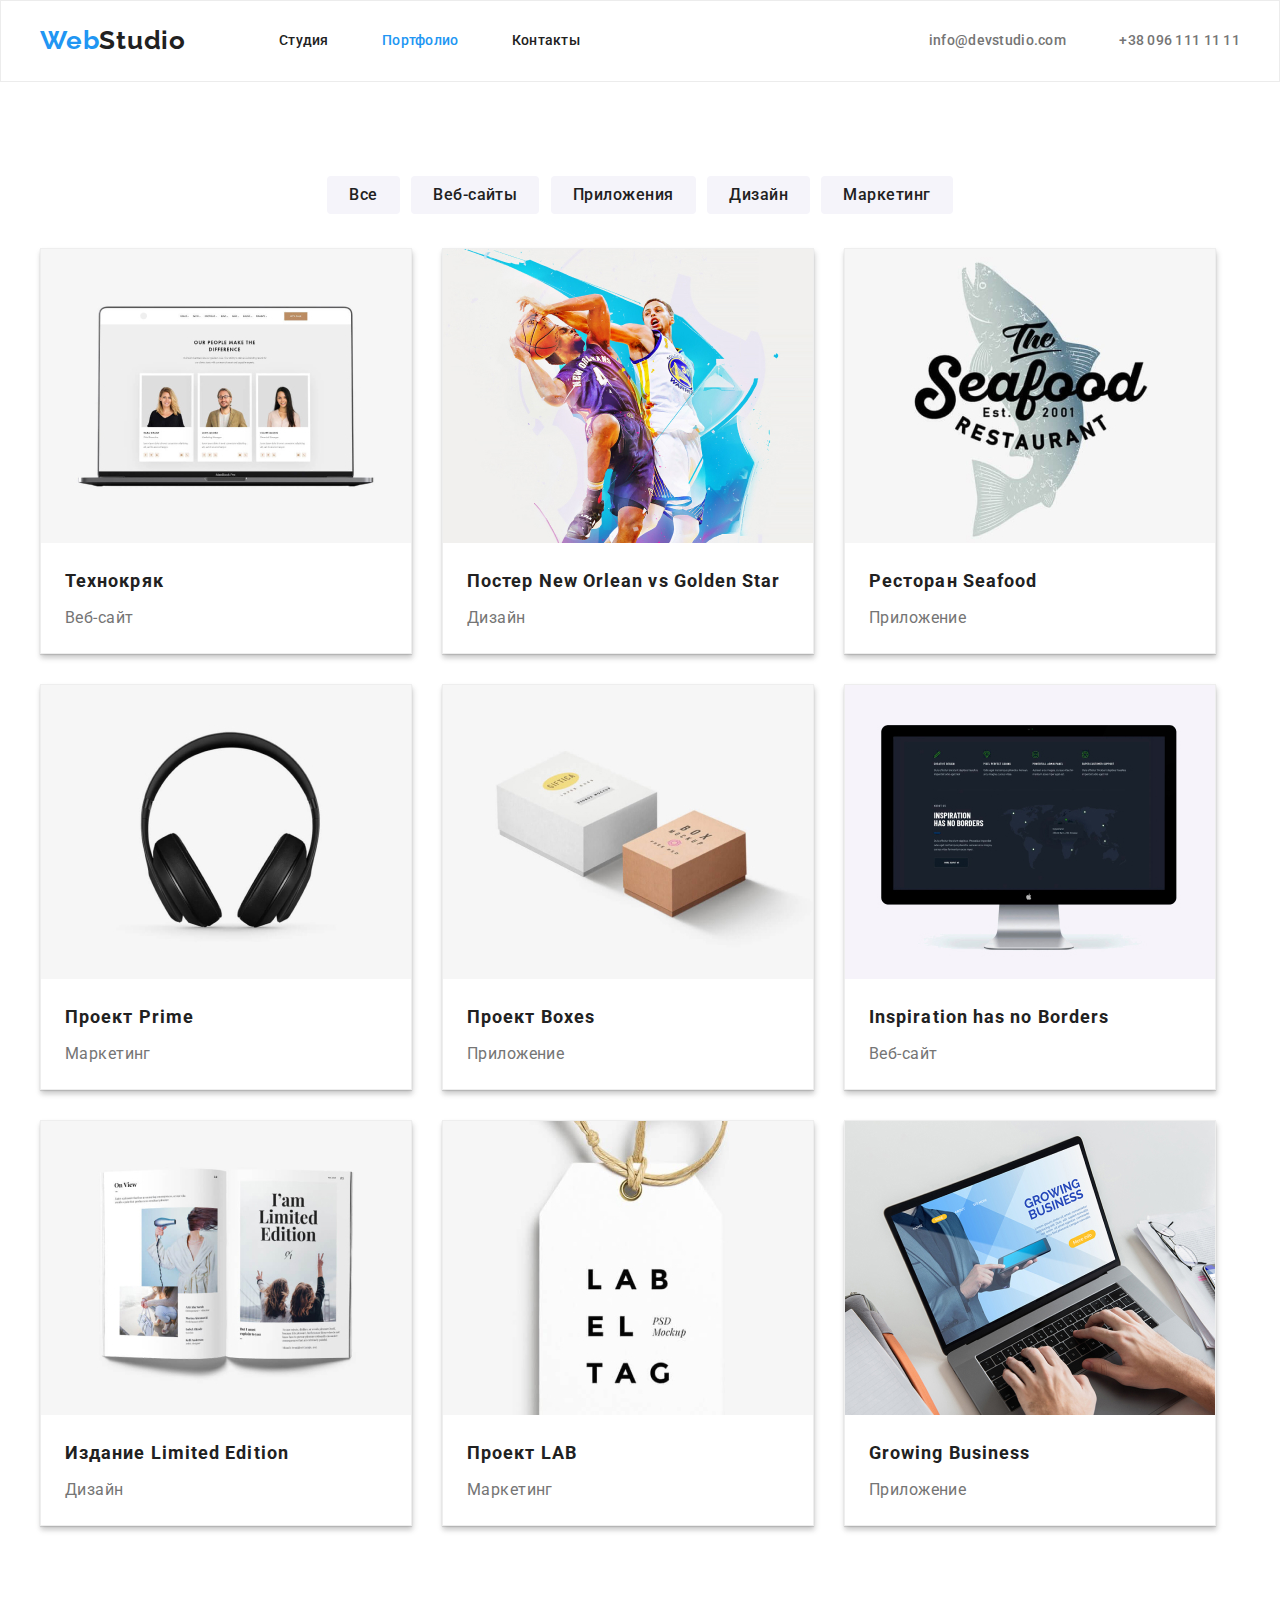
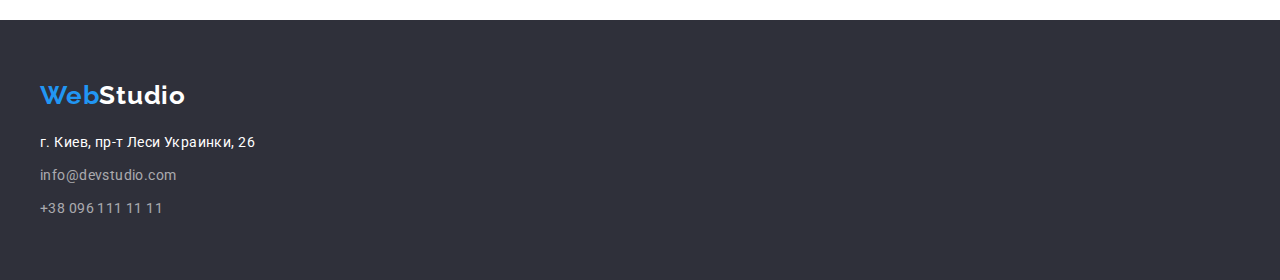
==== portfolio.html @ ef6c9e2e "lesson7" ====
<!DOCTYPE html>
<html lang="ru">
  <head>
    <meta charset="UTF-8" />
    <meta name="viewport" content="width=device-width, initial-scale=1.0" />
    <title>WebStudio</title>
    <!-- ПОДКЛЮЧЕНИЕ СТИЛЕЙ -->
    <link rel="preconnect" href="https://fonts.gstatic.com" />
    <link
      href="https://fonts.googleapis.com/css2?family=Raleway:wght@700&family=Roboto:wght@400;500;700;900&display=swap"
      rel="stylesheet"
    />
    <link rel="stylesheet" href="./css/modern-normalize.css" />
    <link rel="stylesheet" href="./css/style.css" />
    <link rel="stylesheet" href="./portfolio.html" />
  </head>

  <body class="full-document">
    <!--Шапка сайта-->
    <header class="page-header">
      <div class="container main-nav">
        <a href="./index.html" class="logo"
          >Web<span class="logo-text">Studio</span>
        </a>
        <nav>
          <ul class="site-nav list">
            <li class="item">
              <a href="./index.html" class="link">Студия</a>
            </li>
            <li class="item">
              <a href="./portfolio.html" class="link current">Портфолио</a>
            </li>
            <li class="item">
              <a href="#" class="link">Контакты</a>
            </li>
          </ul>
        </nav>
        <address class="address-nav">
          <ul class="auth-nav list">
            <li class="item">
              <a href="mailto:info@devstudio.com" class="link"
                >info@devstudio.com</a
              >
            </li>
            <li class="item">
              <a href="tel:+380961111111" class="link">+38 096 111 11 11</a>
            </li>
          </ul>
        </address>
      </div>
    </header>
    <main>
      <section class="section-filters">
        <div class="container filter">
          <!-- <h1>Portfolio</h1> -->
          <ul class="filters-list list">
            <li class="item">
              <button type="button" class="button-filter">Все</button>
            </li>
            <li class="item">
              <button type="button" class="button-filter">Веб-сайты</button>
            </li>
            <li class="item">
              <button type="button" class="button-filter">Приложения</button>
            </li>
            <li class="item">
              <button type="button" class="button-filter">Дизайн</button>
            </li>
            <li class="item">
              <button type="button" class="button-filter">Маркетинг</button>
            </li>
          </ul>
          <!-- Проекты -->
          <ul class="project-list list">
            <li class="item">
              <a href="#"
                ><img src="./images/portfolio1.jpg" alt="Фото Технокряк" />
                <div class="project-title">
                  <h2 class="project-name">Технокряк</h2>
                  <p>Веб-сайт</p>
                </div>
              </a>
            </li>
            <li class="item">
              <a href="#"
                ><img
                  src="./images/portfolio2.jpg"
                  alt="Фото Постер New Orlean vs Golden Star"
                />
                <div class="project-title">
                  <h2 class="project-name">Постер New Orlean vs Golden Star</h2>
                  <p>Дизайн</p>
                </div>
              </a>
            </li>
            <li class="item">
              <a href="#"
                ><img
                  src="./images/portfolio3.jpg"
                  alt="Фото Ресторан Seafood"
                />
                <div class="project-title">
                  <h2 class="project-name">Ресторан Seafood</h2>
                  <p>Приложение</p>
                </div>
              </a>
            </li>
            <li class="item">
              <a href="#"
                ><img src="./images/portfolio4.jpg" alt="Фото Проект Prime" />
                <div class="project-title">
                  <h2 class="project-name">Проект Prime</h2>
                  <p>Маркетинг</p>
                </div>
              </a>
            </li>
            <li class="item">
              <a href="#"
                ><img src="./images/portfolio5.jpg" alt="Фото Проект Boxes" />
                <div class="project-title">
                  <h2 class="project-name">Проект Boxes</h2>
                  <p>Приложение</p>
                </div>
              </a>
            </li>
            <li class="item">
              <a href="#"
                ><img
                  src="./images/portfolio6.jpg"
                  alt="Фото Inspiration has no Borders"
                />
                <div class="project-title">
                  <h2 class="project-name">Inspiration has no Borders</h2>
                  <p>Веб-сайт</p>
                </div>
              </a>
            </li>
            <li class="item">
              <a href="#"
                ><img
                  src="./images/portfolio7.jpg"
                  alt="Фото Издание Limited Edition"
                />
                <div class="project-title">
                  <h2 class="project-name">Издание Limited Edition</h2>
                  <p>Дизайн</p>
                </div>
              </a>
            </li>
            <li class="item">
              <a href="#"
                ><img src="./images/portfolio8.jpg" alt="Фото Проект LAB" />
                <div class="project-title">
                  <h2 class="project-name">Проект LAB</h2>
                  <p>Маркетинг</p>
                </div>
              </a>
            </li>
            <li class="item">
              <a href="#"
                ><img
                  src="./images/portfolio9.jpg"
                  alt="Фото Growing Business"
                />
                <div class="project-title">
                  <h2 class="project-name">Growing Business</h2>
                  <p>Приложение</p>
                </div>
              </a>
            </li>
          </ul>
        </div>
      </section>
    </main>
    <!-- Контакти -->
    <footer class="section-footers">
      <div class="container footers">
        <a href="./index.html" class="footer-logo">
          Web<span class="text-logo-footer">Studio</span></a
        >
        <address>
          <ul class="contacts-list list">
            <li class="item">
              <span class="maps">г. Киев, пр-т Леси Украинки, 26</span>
            </li>
            <li class="item">
              <a href="mailto:info@devstudio.com">info@devstudio.com</a>
            </li>
            <li class="item">
              <a href="tel:+380961111111">+38 096 111 11 11</a>
            </li>
          </ul>
        </address>
      </div>
    </footer>
  </body>
</html>
---- css/style.css ----
:root {
  --primary-text-color: #212121;
  --title-text-color: #757575;
  --white-button-color: #ffffff;
  --accent-button-color: #2196f3;
  --primary-white-color: #ffffff;
  --secondary-white-color: #f5f4fa;
  --black-bgc: #2f303a;
  --contacts-list-color: rgba(255, 255, 255, 0.6);
  --border-header-color: #ececec;
}
.full-document {
  color: var(--title-text-color);
  font-family: "Roboto", sans-serif;
  font-style: normal;
  font-size: 14px;
  line-height: 1.71;
  letter-spacing: 0.03em;
  background-color: var(--primary-white-color);
  text-decoration: none;
}
/* Утилиты */
*,
*::before,
*::after {
  box-sizing: inherit;
}
.list {
  margin: 0px;
  padding: 0px;
}
li {
  list-style: none;
  display: inline-block;
}
a {
  text-decoration: none;
  font-style: normal;
}
img {
  display: block;
}
.container {
  width: 1200px;
  padding-right: 15px;
  padding-left: 15px;
  margin-right: auto;
  margin-left: auto;
}
/* Header */
.page-header {
  font-weight: 500;
  line-height: 1.14;
  letter-spacing: 0.02em;
  background-color: var(--white-button-color);
  border: 1px solid var(--border-header-color);
}
.main-nav {
  display: flex;
  align-items: center;
}
/* Site-nav */
.logo {
  color: var(--accent-button-color);
  font-family: "Raleway", sans-serif;
  font-weight: 700;
  font-size: 26px;
  line-height: 1.19;
  letter-spacing: 0.03em;
  display: block;
  padding-top: 24px;
  padding-bottom: 25px;
}
.logo-text {
  color: var(--primary-text-color);
}
.nav-title {
  display: flex;
}
.site-nav {
  margin-left: 93px;
}
.site-nav .current {
  color: var(--accent-button-color);
}
.site-nav .item:not(:last-child) {
  margin-right: 50px;
}
.site-nav .link {
  display: block;
  padding-top: 32px;
  padding-bottom: 32px;
}
.site-nav a {
  color: var(--primary-text-color);
}
.address-nav {
  margin-left: auto;
}
.address-nav .link {
  display: block;
  padding-top: 32px;
  padding-bottom: 32px;
}
.address-nav a {
  color: var(--title-text-color);
}
.auth-nav .item + .item {
  margin-left: 50px;
}
.site-nav a:hover,
.address-nav a:hover,
.site-nav a:focus,
.address-nav a:hover {
  color: var(--accent-button-color);
}
/* Hero*/
.section-hero {
  background: var(--black-bgc);
  flex-direction: column;
  text-align: center;
  align-items: center;
  padding-top: 200px;
  padding-bottom: 200px;
}
.hero-title {
  color: var(--white-button-color);
  font-weight: 900;
  font-size: 44px;
  line-height: 1.36;
  letter-spacing: 0.06em;
  text-transform: uppercase;
  margin-top: 0px;
  margin-bottom: 30px;
}

/* Button*/
.hero .button {
  color: var(--white-button-color);
  background-color: var(--accent-button-color);
  font-weight: 700;
  font-size: 16px;
  line-height: 1.87;
  box-shadow: 0px 4px 4px rgba(0, 0, 0, 0.15);
  border-radius: 4px;
  border: none;
  letter-spacing: 0.06em;
  padding: 10px 32px;
}
/* Feature */
.section-feature {
  justify-content: center;
  padding-top: 94px;
  padding-bottom: 94px;
}
.feature-list {
  display: flex;
}
.feature-list .item {
  width: 270px;
}
.feature-list .item:not(:last-child) {
  margin-right: 30px;
}
.feature-title {
  color: var(--primary-text-color);
  font-size: 14px;
  line-height: 1.14;
  text-transform: uppercase;
  margin: 0 auto;
  margin-bottom: 10px;
}
.text-feature {
  font-weight: 400;
  margin: 0 auto;
}
/* Sample */
.section-sample {
  flex-direction: column;
  padding-bottom: 94px;
}
.sample-title {
  color: var(--primary-text-color);
  font-size: 36px;
  line-height: 1.17;
  text-align: center;
  margin-top: 0px;
  margin-bottom: 50px;
}
.sample-list {
  display: flex;
}
.sample-list .item:not(:last-child) {
  margin-right: 30px;
}
/* Workers */
.section-workers {
  padding-top: 94px;
  padding-bottom: 94px;
  flex-direction: column;
  background-color: var(--secondary-white-color);
}
.workers-title {
  color: var(--primary-text-color);
  font-size: 36px;
  line-height: 1.17;
  text-align: center;
  margin-top: 0px;
  margin-bottom: 50px;
}
.workers-list {
  display: flex;
}
.workers-list .item {
  width: 270px;
  text-align: center;
  box-shadow: 0px 1px 3px rgba(0, 0, 0, 0.12), 0px 1px 1px rgba(0, 0, 0, 0.14),
    0px 2px 1px rgba(0, 0, 0, 0.2);
  border-radius: 0px 0px 4px 4px;
}
.workers-list .item:not(:last-child) {
  margin-right: 30px;
}
.name-workers {
  color: var(--primary-text-color);
  font-weight: 500;
  font-size: 16px;
  line-height: 1.19;
  text-align: center;
  margin-top: 0px;
  margin-bottom: 10px;
}
.workers p {
  font-size: 16px;
  line-height: 1.19;
  font-weight: 400;
  text-align: center;
  margin: 0 auto;
}
.description-worker {
  padding-top: 30px;
  padding-right: 10px;
  padding-bottom: 30px;
  padding-left: 10px;
  background-color: var(--primary-white-color);
}
/* Футер */
.section-footers {
  background-color: var(--black-bgc);
  flex-direction: column;
  padding-top: 60px;
  padding-bottom: 60px;
}
.footer-logo {
  color: var(--accent-button-color);
  font-family: "Raleway", sans-serif;
  font-weight: 700;
  font-size: 26px;
  line-height: 1.17;
  letter-spacing: 0.03em;
  display: block;
  margin-bottom: 20px;
}
.text-logo-footer {
  color: var(--white-button-color);
}
.contacts-list {
  display: flex;
  flex-direction: column;
}
.contacts-list .item {
  font-weight: 400;
  font-style: normal;
}
.contacts-list .maps {
  color: var(--white-button-color);
}
.contacts-list a {
  color: var(--contacts-list-color);
}
.contacts-list .item:not(:last-child) {
  margin-bottom: 9px;
}
/*project Portfolio*/
.section-filters {
  flex-direction: column;
  padding-top: 94px;
  padding-bottom: 94px;
}
.filters-list {
  text-align: center;
  margin-bottom: 34px;
}
.filters-list .item:not(:last-child) {
  margin-right: 8px;
}
/* Button Portfolio*/
.button-filter {
  font-family: "Roboto", sans-serif;
  font-size: 16px;
  line-height: 1.63;
  font-weight: 500;
  background-color: var(--secondary-white-color);
  color: var(--primary-text-color);
  border-color: transparent;
  border: none;
  letter-spacing: 0.03em;
  border-radius: 4px;
  padding: 6px 22px;
  text-align: center;
}
.button-filter:hover,
.button-filter:focus {
  background-color: var(--accent-button-color);
  color: var(--white-button-color);
  box-shadow: 0px 3px 1px rgba(0, 0, 0, 0.1), 0px 1px 2px rgba(0, 0, 0, 0.08),
    0px 2px 2px rgba(0, 0, 0, 0.12);
}
.project-list {
  display: flex;
  flex-wrap: wrap;
}
.project-list .item {
  background-color: var(--white-button-color);
  border: 1px solid #eeeeee;
  /* width: calc((100% - 60px) / 3); */
  margin-right: 30px;
  margin-bottom: 30px;
  width: 370px;
  box-shadow: 0px 1px 1px rgba(0, 0, 0, 0.12), 0px 4px 4px rgba(0, 0, 0, 0.06),
    1px 4px 6px rgba(0, 0, 0, 0.16);
}
.project-list .item:nth-child(3n) {
  margin-right: 0px;
}
.project-list .item:nth-last-child(-n + 3) {
  margin-bottom: 0px;
}
.project-title {
  padding: 20px 24px;
}
.project-name {
  color: var(--primary-text-color);
  font-size: 18px;
  line-height: 2;
  letter-spacing: 0.06em;
  margin-top: 0px;
  margin-bottom: 4px;
}
.project-list p {
  color: var(--title-text-color);
  font-size: 16px;
  line-height: 1.88;
  font-weight: 400;
  margin: 0px auto;
}

/* Черновик */

/* .section-hero {
  width: 100%;
  background: var(--black-bgc);
  background-image: url(./images/ОльгаРепина.jpg);
  background-repeat: no-repeat;
  background-size: cover;

  background-image: linear-gradient(top, rgba(222, 245, 34, 06));
  background-image: radial-gradient(black 20%, red 40%, blue 60%);
} */
/* .site-nav a::after {
  display: block;
  content: "";
  width: inherit;
  height: 3px;
  background: lawngreen;
} */

/* .site-nav a:hover::after {
  display: block;
  content: "";
  width: inherit;
  height: 3px;
  background: lawngreen;
} */
/* .auth-nav .link::before {
  content: "";
  display: inline-block;
  width: 16px;
  height: 12px;
  background: var(--accent-button-color);
  background-image: url(./images/envelope.svg);
} */
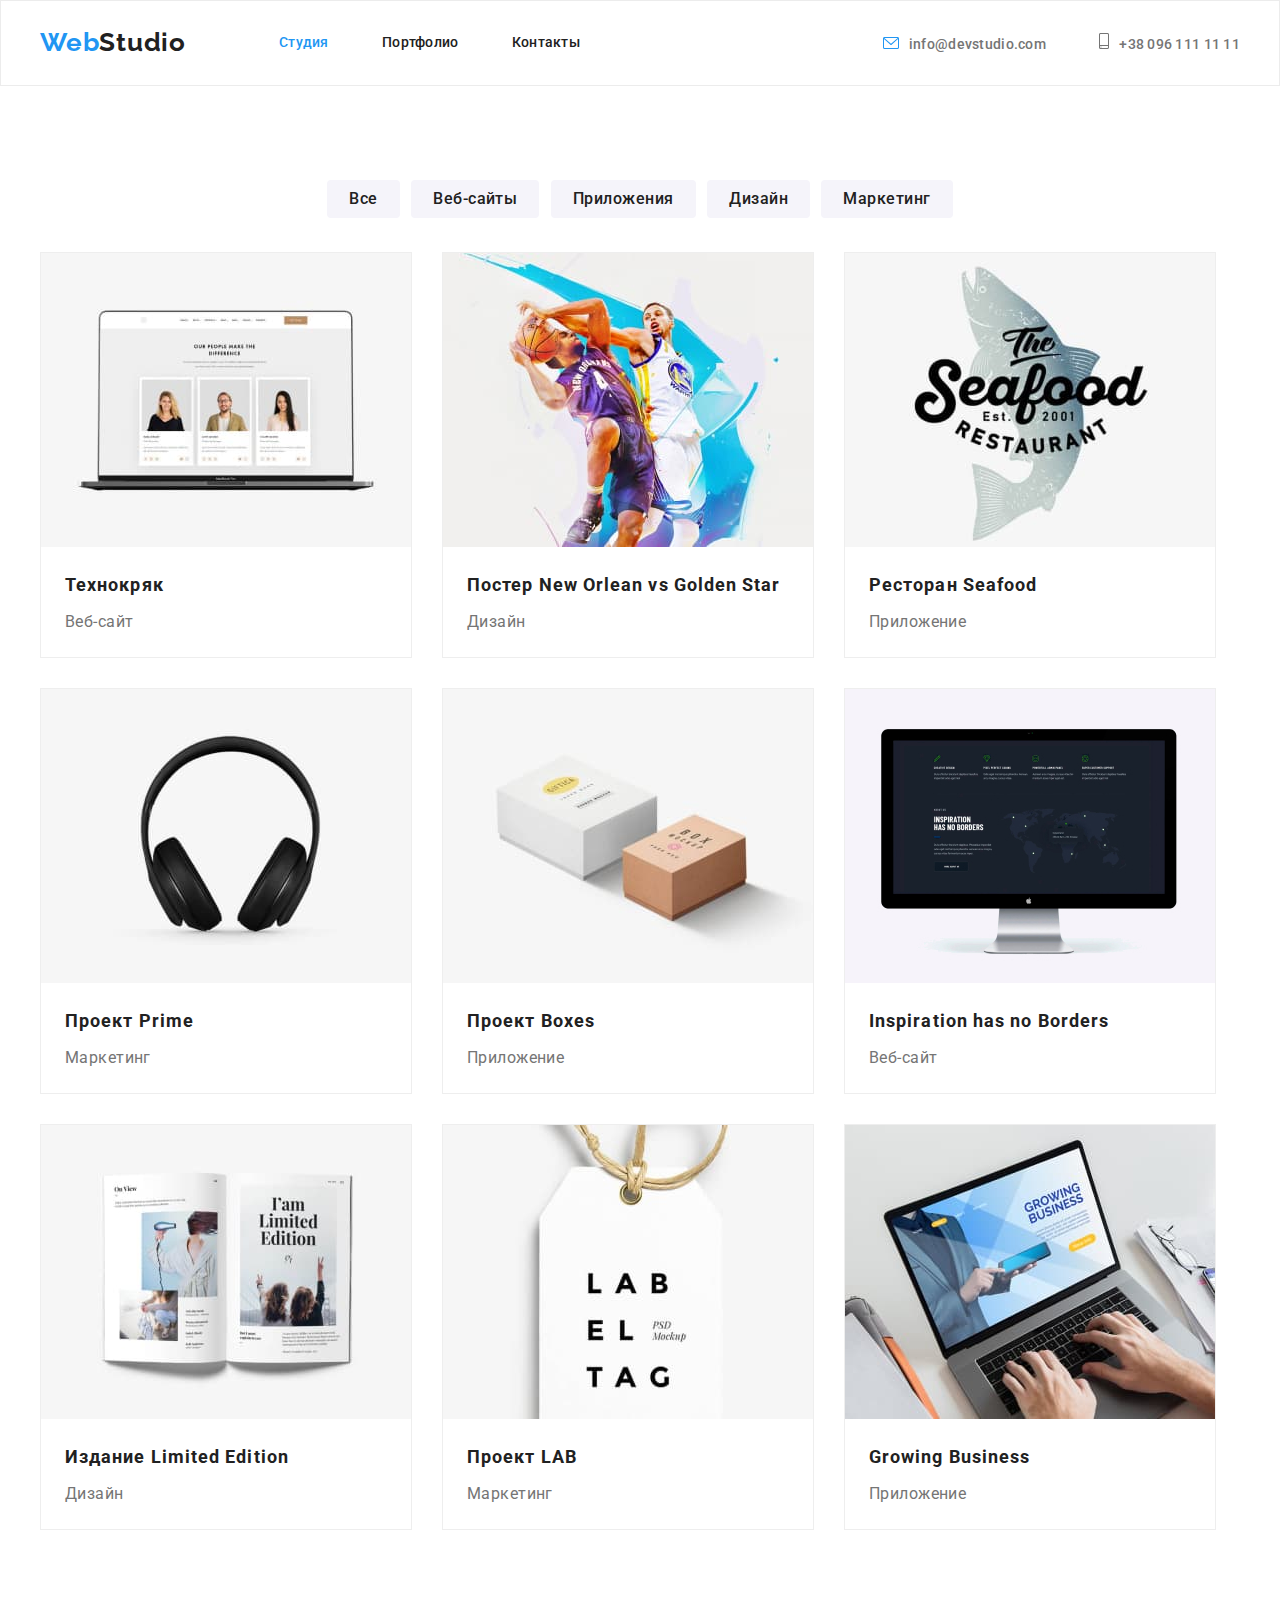
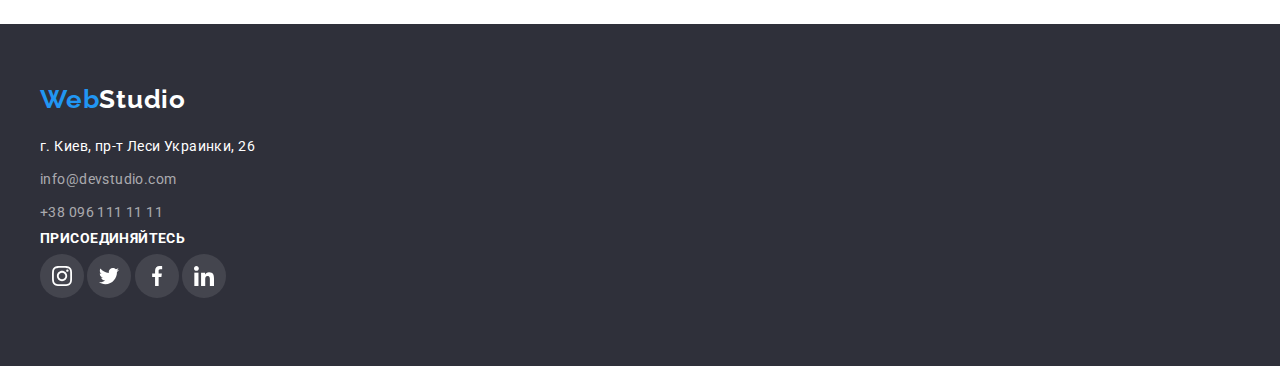
==== commit 4f9b83e9: "add icon" ====
--- a/portfolio.html
+++ b/portfolio.html
@@ -19,16 +19,28 @@
     <!--Шапка сайта-->
     <header class="page-header">
       <div class="container main-nav">
-        <a href="./index.html" class="logo"
-          >Web<span class="logo-text">Studio</span>
-        </a>
-        <nav>
+        <nav class="nav-title">
+          <a href="./index.html" class="logo"
+            >Web<span class="logo-text">Studio</span>
+          </a>
           <ul class="site-nav list">
             <li class="item">
-              <a href="./index.html" class="link">Студия</a>
-            </li>
-            <li class="item">
-              <a href="./portfolio.html" class="link current">Портфолио</a>
+              <a
+                href="./index.html"
+                class="link current"
+                target="_blank"
+                rel="noreferrer noopener"
+                >Студия</a
+              >
+            </li>
+            <li class="item">
+              <a
+                href="./portfolio.html"
+                class="link"
+                target="_blank"
+                rel="noreferrer noopener"
+                >Портфолио</a
+              >
             </li>
             <li class="item">
               <a href="#" class="link">Контакты</a>
@@ -38,12 +50,12 @@
         <address class="address-nav">
           <ul class="auth-nav list">
             <li class="item">
-              <a href="mailto:info@devstudio.com" class="link"
+              <a href="mailto:info@devstudio.com" class="link mailto"
                 >info@devstudio.com</a
               >
             </li>
             <li class="item">
-              <a href="tel:+380961111111" class="link">+38 096 111 11 11</a>
+              <a href="tel:+380961111111" class="link tel">+38 096 111 11 11</a>
             </li>
           </ul>
         </address>
@@ -191,6 +203,15 @@
             </li>
           </ul>
         </address>
+        <div class="sign">
+          <h3 class="sign-title">ПРИСОЕДИНЯЙТЕСЬ</h3>
+          <ul class="icon-list list">
+            <li class="item instagram"></li>
+            <li class="item twitter"></li>
+            <li class="item facebook"></li>
+            <li class="item linkedin"></li>
+          </ul>
+        </div>
       </div>
     </footer>
   </body>
--- a/css/style.css
+++ b/css/style.css
@@ -114,14 +114,42 @@
 .address-nav a:hover {
   color: var(--accent-button-color);
 }
+.auth-nav .mailto::before {
+  content: "";
+  display: inline-block;
+  width: 16px;
+  height: 12px;
+  margin-right: 10px;
+  background-image: url(../images/envelope.svg);
+  background-size: contain;
+  background-position: center;
+}
+.auth-nav .tel::before {
+  content: "";
+  display: inline-block;
+  width: 10px;
+  height: 16px;
+  margin-right: 10px;
+  background-image: url(../images/smartphone.svg);
+  background-size: contain;
+}
 /* Hero*/
 .section-hero {
-  background: var(--black-bgc);
-  flex-direction: column;
-  text-align: center;
-  align-items: center;
   padding-top: 200px;
   padding-bottom: 200px;
+  flex-direction: column;
+  text-align: center;
+  align-items: center;
+}
+.overlay {
+  width: 100%;
+  margin-left: auto;
+  margin-right: auto;
+  background: var(--black-bgc);
+  background-image: radial-gradient(rgba(47, 48, 58, 0.4), transparent),
+    url(../images/Hero.jpg);
+  background-repeat: no-repeat;
+  background-size: cover;
 }
 .hero-title {
   color: var(--white-button-color);
@@ -136,6 +164,7 @@
 
 /* Button*/
 .hero .button {
+  padding: 10px 32px;
   color: var(--white-button-color);
   background-color: var(--accent-button-color);
   font-weight: 700;
@@ -145,13 +174,13 @@
   border-radius: 4px;
   border: none;
   letter-spacing: 0.06em;
-  padding: 10px 32px;
+  cursor: pointer;
 }
 /* Feature */
 .section-feature {
-  justify-content: center;
   padding-top: 94px;
   padding-bottom: 94px;
+  justify-content: center;
 }
 .feature-list {
   display: flex;
@@ -161,6 +190,28 @@
 }
 .feature-list .item:not(:last-child) {
   margin-right: 30px;
+}
+.feature-list .item::before {
+  content: "";
+  display: block;
+  height: 120px;
+  background: #f5f4fa;
+  border-radius: 4px;
+  background-repeat: no-repeat;
+  background-position: center;
+  margin-bottom: 30px;
+}
+.feature-list .icon-delivery::before {
+  background-image: url(../images/antenna.svg);
+}
+.feature-list .icon-clock::before {
+  background-image: url(../images/clock.svg);
+}
+.feature-list .icon-diagram::before {
+  background-image: url(../images/diagram.svg);
+}
+.feature-list .icon-astronaut::before {
+  background-image: url(../images/astronaut.svg);
 }
 .feature-title {
   color: var(--primary-text-color);
@@ -327,6 +378,8 @@
   margin-right: 30px;
   margin-bottom: 30px;
   width: 370px;
+}
+.project-list .item:hover {
   box-shadow: 0px 1px 1px rgba(0, 0, 0, 0.12), 0px 4px 4px rgba(0, 0, 0, 0.06),
     1px 4px 6px rgba(0, 0, 0, 0.16);
 }
@@ -358,12 +411,6 @@
 /* Черновик */
 
 /* .section-hero {
-  width: 100%;
-  background: var(--black-bgc);
-  background-image: url(./images/ОльгаРепина.jpg);
-  background-repeat: no-repeat;
-  background-size: cover;
-
   background-image: linear-gradient(top, rgba(222, 245, 34, 06));
   background-image: radial-gradient(black 20%, red 40%, blue 60%);
 } */
@@ -382,11 +429,38 @@
   height: 3px;
   background: lawngreen;
 } */
-/* .auth-nav .link::before {
-  content: "";
+/* Линки в футере */
+.sign {
+  margin: 0px, auto;
+}
+.sign-title {
+  font-size: 14px;
+  line-height: 1.14px;
+  text-transform: uppercase;
+  color: var(--primary-white-color);
+}
+.icon-list .item {
   display: inline-block;
-  width: 16px;
-  height: 12px;
-  background: var(--accent-button-color);
-  background-image: url(./images/envelope.svg);
-} */
+  width: 44px;
+  height: 44px;
+  background: rgba(255, 255, 255, 0.1);
+  background-size: 20px;
+  border-radius: 50%;
+  background-repeat: no-repeat;
+  background-position: center;
+}
+.icon-list .instagram {
+  background-image: url(../images/instagram-footer.svg);
+}
+.icon-list .twitter {
+  background-image: url(../images/twitter-footer.svg);
+}
+.icon-list .facebook {
+  background-image: url(../images/facebook-footer.svg);
+}
+.icon-list .linkedin {
+  background-image: url(../images/linkedin-footer.svg);
+}
+.icon-list .item:hover {
+  background-color: var(--accent-button-color);
+}
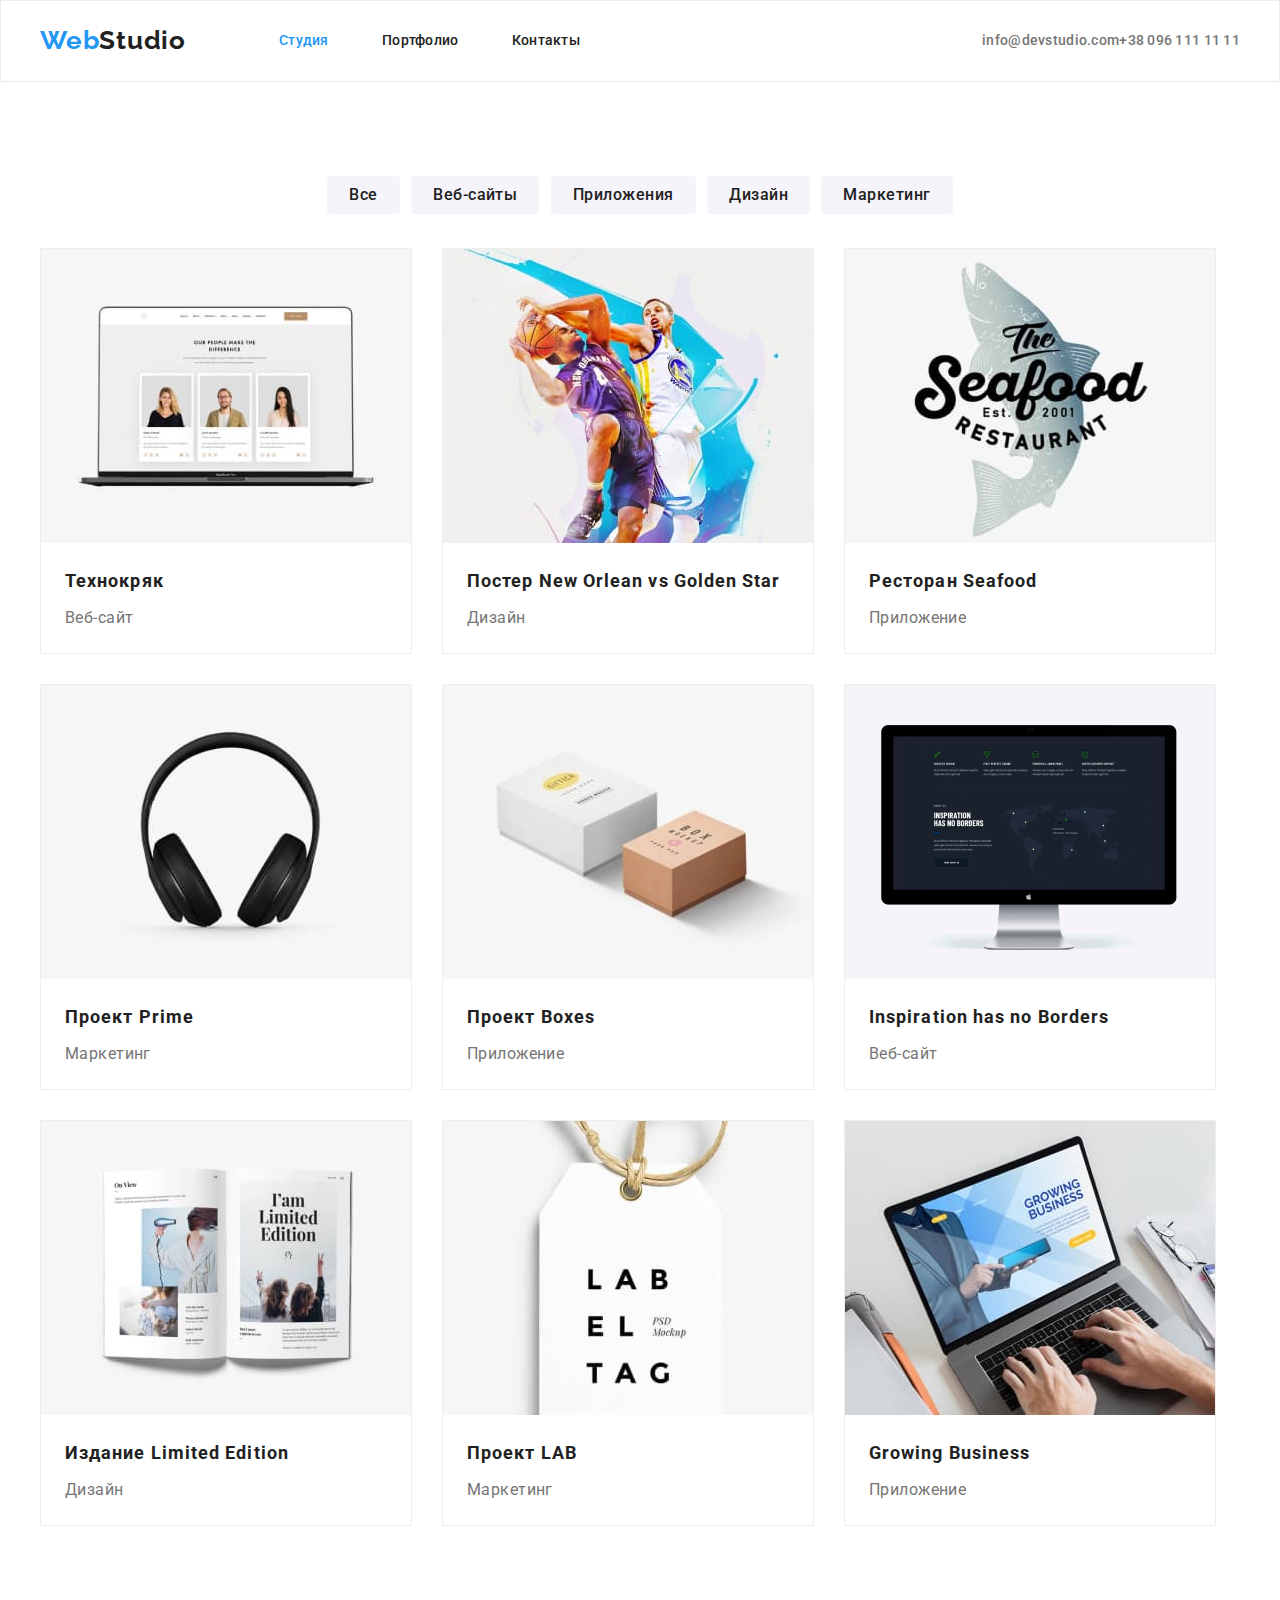
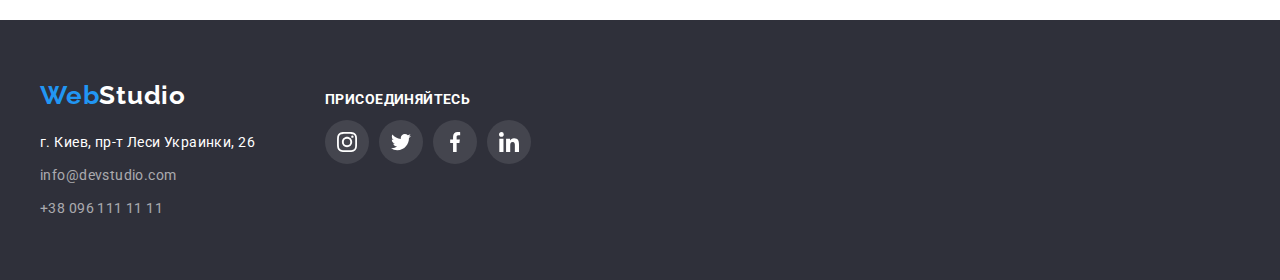
==== commit 24153ed1: "sprite1" ====
--- a/portfolio.html
+++ b/portfolio.html
@@ -187,29 +187,55 @@
     <!-- Контакти -->
     <footer class="section-footers">
       <div class="container footers">
-        <a href="./index.html" class="footer-logo">
-          Web<span class="text-logo-footer">Studio</span></a
-        >
-        <address>
-          <ul class="contacts-list list">
-            <li class="item">
-              <span class="maps">г. Киев, пр-т Леси Украинки, 26</span>
-            </li>
-            <li class="item">
-              <a href="mailto:info@devstudio.com">info@devstudio.com</a>
-            </li>
-            <li class="item">
-              <a href="tel:+380961111111">+38 096 111 11 11</a>
-            </li>
-          </ul>
-        </address>
+        <div class="adress">
+          <a href="./index.html" class="footer-logo">
+            Web<span class="text-logo-footer">Studio</span></a
+          >
+          <address>
+            <ul class="contacts-list list">
+              <li class="item">
+                <span class="maps">г. Киев, пр-т Леси Украинки, 26</span>
+              </li>
+              <li class="item">
+                <a href="mailto:info@devstudio.com">info@devstudio.com</a>
+              </li>
+              <li class="item">
+                <a href="tel:+380961111111">+38 096 111 11 11</a>
+              </li>
+            </ul>
+          </address>
+        </div>
         <div class="sign">
           <h3 class="sign-title">ПРИСОЕДИНЯЙТЕСЬ</h3>
-          <ul class="icon-list list">
-            <li class="item instagram"></li>
-            <li class="item twitter"></li>
-            <li class="item facebook"></li>
-            <li class="item linkedin"></li>
+          <ul class="sign-list list">
+            <li class="item">
+              <a href="#" class="soc-icon">
+                <svg class="icon-footer">
+                  <use href="./images/sprite.svg#instagram"></use>
+                </svg>
+              </a>
+            </li>
+            <li class="item">
+              <a href="#" class="soc-icon">
+                <svg class="icon-footer">
+                  <use href="./images/sprite.svg#twitter"></use>
+                </svg>
+              </a>
+            </li>
+            <li class="item">
+              <a href="#" class="soc-icon">
+                <svg class="icon-footer">
+                  <use href="./images/sprite.svg#facebook"></use>
+                </svg>
+              </a>
+            </li>
+            <li class="item">
+              <a href="#" class="soc-icon">
+                <svg class="icon-footer">
+                  <use href="./images/sprite.svg#linkedin"></use>
+                </svg>
+              </a>
+            </li>
           </ul>
         </div>
       </div>
--- a/css/style.css
+++ b/css/style.css
@@ -105,34 +105,41 @@
 .address-nav a {
   color: var(--title-text-color);
 }
+.auth-nav {
+  display: flex;
+}
 .auth-nav .item + .item {
-  margin-left: 50px;
+  margin-left: auto;
 }
 .site-nav a:hover,
-.address-nav a:hover,
+.auth-nav .link:hover,
 .site-nav a:focus,
-.address-nav a:hover {
+.auth-nav .link:hover {
   color: var(--accent-button-color);
 }
-.auth-nav .mailto::before {
+.icon-nav::before {
+  height: 16px;
+  margin-right: 10px;
+  display: flex;
+  align-items: center;
+  justify-content: center;
+}
+/* .auth-nav .mailto::before {
   content: "";
   display: inline-block;
-  width: 16px;
-  height: 12px;
-  margin-right: 10px;
-  background-image: url(../images/envelope.svg);
+ 
+  background-image: url(../images/icons/envelope.svg);
   background-size: contain;
   background-position: center;
 }
 .auth-nav .tel::before {
   content: "";
   display: inline-block;
-  width: 10px;
-  height: 16px;
   margin-right: 10px;
-  background-image: url(../images/smartphone.svg);
+  background-image: url(../images/icons/smartphone.svg);
   background-size: contain;
-}
+  background-position: center;
+} */
 /* Hero*/
 .section-hero {
   padding-top: 200px;
@@ -146,11 +153,14 @@
   margin-left: auto;
   margin-right: auto;
   background: var(--black-bgc);
-  background-image: radial-gradient(rgba(47, 48, 58, 0.4), transparent),
-    url(../images/Hero.jpg);
+  background-image: url(../images/Hero.jpg);
   background-repeat: no-repeat;
   background-size: cover;
 }
+.overlay:hover {
+  background-image: linear-gradient (rgba(47, 48, 58, 0.4));
+}
+
 .hero-title {
   color: var(--white-button-color);
   font-weight: 900;
@@ -191,28 +201,29 @@
 .feature-list .item:not(:last-child) {
   margin-right: 30px;
 }
-.feature-list .item::before {
+.feature-list .item .clock::before {
   content: "";
   display: block;
-  height: 120px;
+  width: 270px;
   background: #f5f4fa;
   border-radius: 4px;
   background-repeat: no-repeat;
   background-position: center;
   margin-bottom: 30px;
 }
-.feature-list .icon-delivery::before {
-  background-image: url(../images/antenna.svg);
+
+/* .feature-list .icon-delivery::before {
+  background-image: url(../images/icons/antenna.svg);
 }
 .feature-list .icon-clock::before {
-  background-image: url(../images/clock.svg);
+  background-image: url(../images/icons/clock.svg);
 }
 .feature-list .icon-diagram::before {
-  background-image: url(../images/diagram.svg);
+  background-image: url(../images/icons/diagram.svg);
 }
 .feature-list .icon-astronaut::before {
-  background-image: url(../images/astronaut.svg);
-}
+  background-image: url(../images/icons/astronaut.svg);
+} */
 .feature-title {
   color: var(--primary-text-color);
   font-size: 14px;
@@ -301,6 +312,10 @@
   flex-direction: column;
   padding-top: 60px;
   padding-bottom: 60px;
+}
+.footers {
+  display: flex;
+  align-items: baseline;
 }
 .footer-logo {
   color: var(--accent-button-color);
@@ -332,6 +347,45 @@
 .contacts-list .item:not(:last-child) {
   margin-bottom: 9px;
 }
+
+.sign {
+  margin-top: 0;
+  margin-right: 0;
+  margin-left: 70px;
+  margin-bottom: 0;
+}
+.sign-title {
+  margin-top: 0;
+  margin-bottom: 20px;
+  font-size: 14px;
+  line-height: 1.14px;
+  text-transform: uppercase;
+  color: var(--primary-white-color);
+}
+.sign-list {
+  display: flex;
+}
+.soc-icon {
+  width: 44px;
+  height: 44px;
+  display: flex;
+  justify-content: center;
+  align-items: center;
+  background: rgba(255, 255, 255, 0.1);
+  border-radius: 50%;
+}
+.icon-footer {
+  width: 20px;
+  height: 20px;
+  /* fill: currentColor; */
+}
+.sign-list .item:not(:last-child) {
+  padding-right: 10px;
+}
+.soc-icon:hover,
+:focus {
+  background-color: var(--accent-button-color);
+}
 /*project Portfolio*/
 .section-filters {
   flex-direction: column;
@@ -430,37 +484,21 @@
   background: lawngreen;
 } */
 /* Линки в футере */
-.sign {
-  margin: 0px, auto;
-}
-.sign-title {
-  font-size: 14px;
-  line-height: 1.14px;
-  text-transform: uppercase;
-  color: var(--primary-white-color);
-}
-.icon-list .item {
+
+.social-list .item {
   display: inline-block;
+  background-repeat: no-repeat;
+  background-position: center;
+  margin-top: 16px;
   width: 44px;
   height: 44px;
-  background: rgba(255, 255, 255, 0.1);
+  border-radius: 50%;
+  /* content: ""; */
   background-size: 20px;
-  border-radius: 50%;
-  background-repeat: no-repeat;
-  background-position: center;
-}
-.icon-list .instagram {
-  background-image: url(../images/instagram-footer.svg);
-}
-.icon-list .twitter {
-  background-image: url(../images/twitter-footer.svg);
-}
-.icon-list .facebook {
-  background-image: url(../images/facebook-footer.svg);
-}
-.icon-list .linkedin {
-  background-image: url(../images/linkedin-footer.svg);
-}
-.icon-list .item:hover {
+}
+.social-list .item:not(:last-child) {
+  margin-right: 10px;
+}
+.social-list .item:hover {
   background-color: var(--accent-button-color);
 }
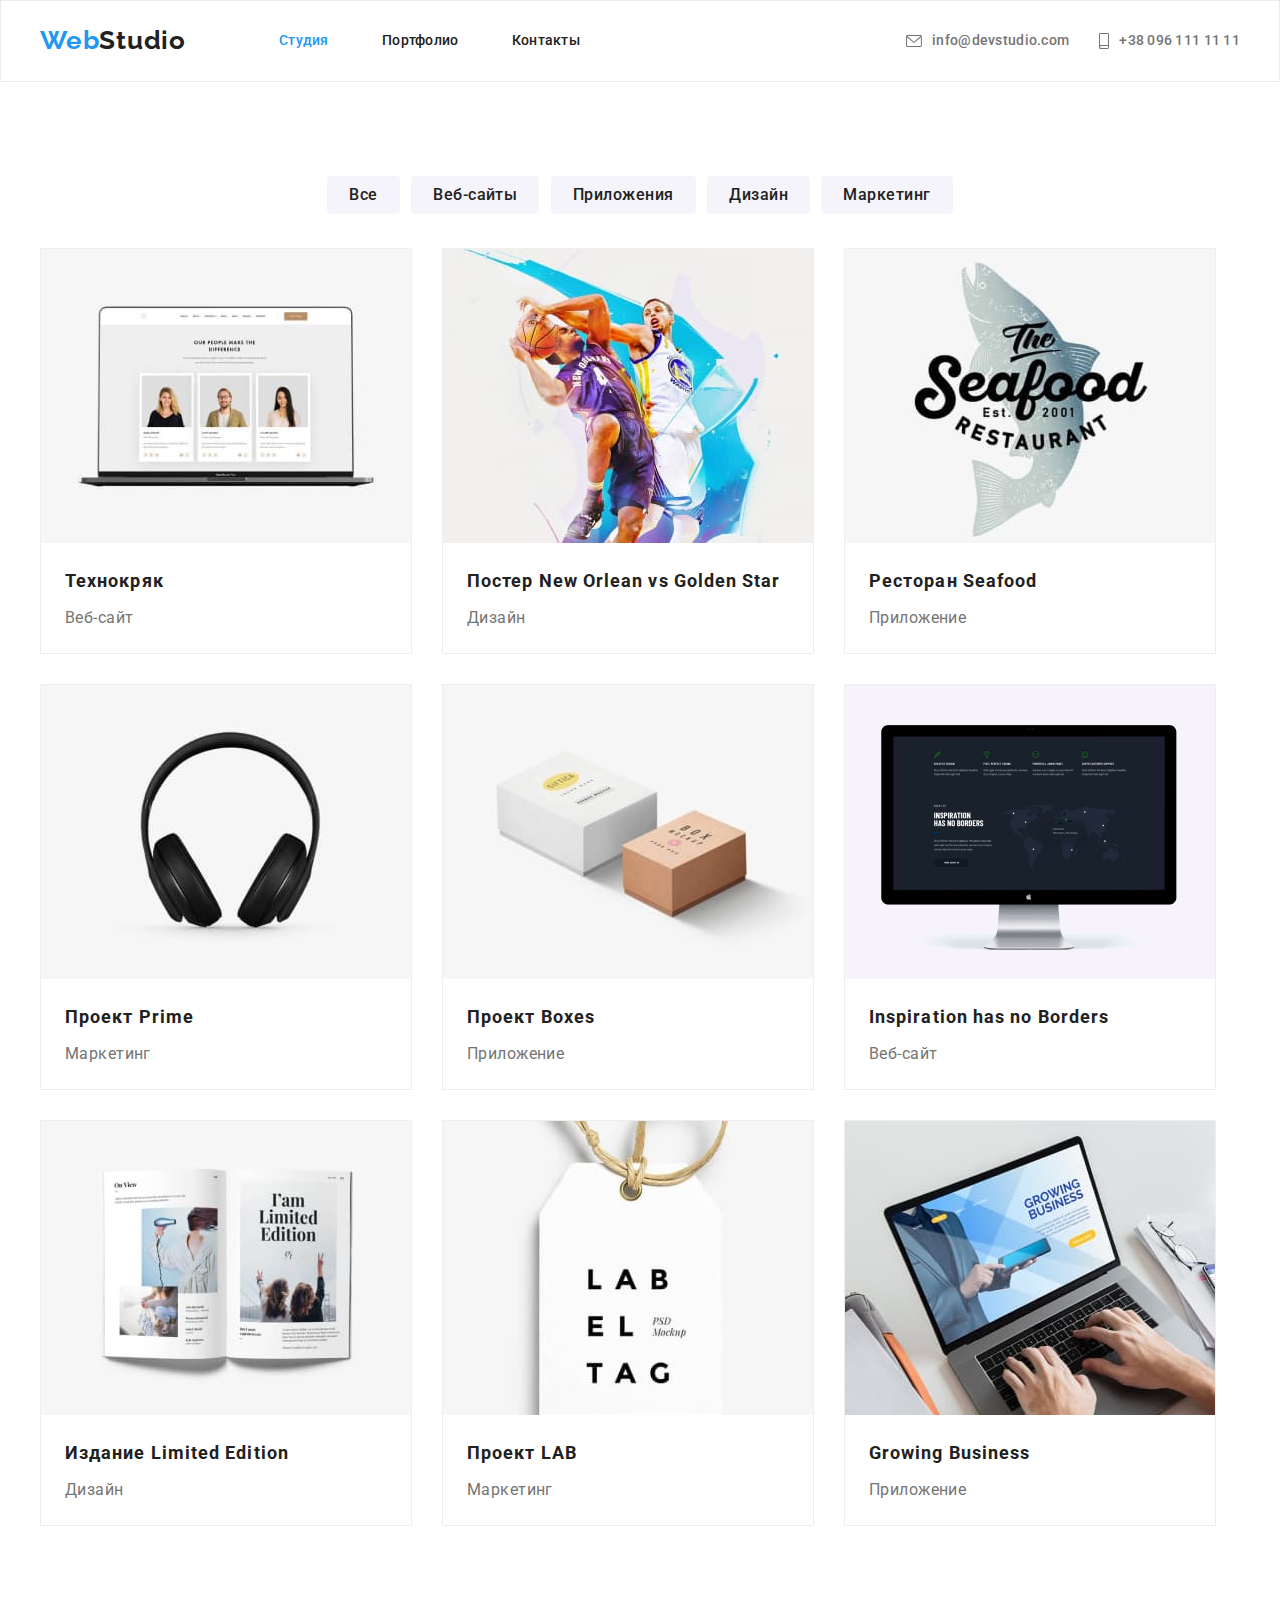
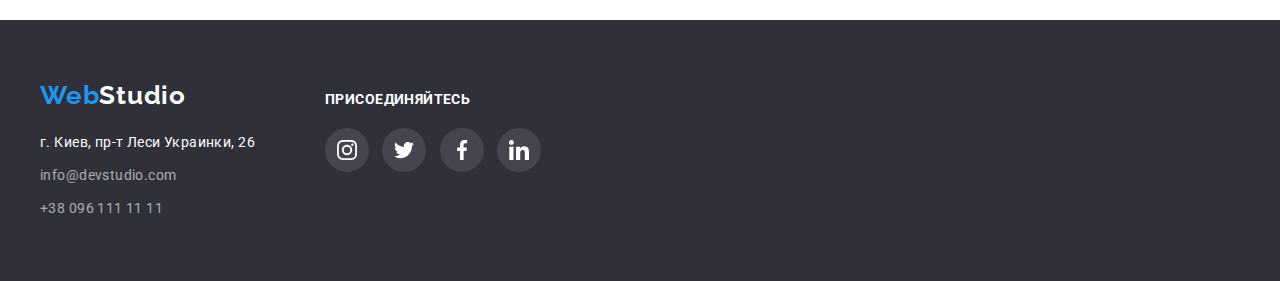
==== commit b477d2c9: "goit-markup-hw-04 Окей" ====
--- a/portfolio.html
+++ b/portfolio.html
@@ -50,12 +50,26 @@
         <address class="address-nav">
           <ul class="auth-nav list">
             <li class="item">
-              <a href="mailto:info@devstudio.com" class="link mailto"
-                >info@devstudio.com</a
-              >
-            </li>
-            <li class="item">
-              <a href="tel:+380961111111" class="link tel">+38 096 111 11 11</a>
+              <a href="mailto:info@devstudio.com" class="link">
+                <svg class="icon-nav mailto">
+                  <use
+                    href="./images/sprite.svg#envelope"
+                    width="16"
+                    height="12"
+                  ></use></svg
+                >info@devstudio.com
+              </a>
+            </li>
+            <li class="item">
+              <a href="tel:+380961111111" class="link">
+                <svg class="icon-nav tel">
+                  <use
+                    href="./images/sprite.svg#smartphone"
+                    width="10"
+                    height="16"
+                  ></use></svg
+                >+38 096 111 11 11
+              </a>
             </li>
           </ul>
         </address>
@@ -207,31 +221,31 @@
         </div>
         <div class="sign">
           <h3 class="sign-title">ПРИСОЕДИНЯЙТЕСЬ</h3>
-          <ul class="sign-list list">
-            <li class="item">
-              <a href="#" class="soc-icon">
-                <svg class="icon-footer">
+          <ul class="soc-list list">
+            <li class="item">
+              <a href="#" aria-label="Ссылка на Instagram" class="soc-icon">
+                <svg class="icon">
                   <use href="./images/sprite.svg#instagram"></use>
                 </svg>
               </a>
             </li>
             <li class="item">
-              <a href="#" class="soc-icon">
-                <svg class="icon-footer">
+              <a href="#" aria-label="Ссылка на Twitter" class="soc-icon">
+                <svg class="icon">
                   <use href="./images/sprite.svg#twitter"></use>
                 </svg>
               </a>
             </li>
             <li class="item">
-              <a href="#" class="soc-icon">
-                <svg class="icon-footer">
+              <a href="#" aria-label="Ссылка на Facebook" class="soc-icon">
+                <svg class="icon">
                   <use href="./images/sprite.svg#facebook"></use>
                 </svg>
               </a>
             </li>
             <li class="item">
-              <a href="#" class="soc-icon">
-                <svg class="icon-footer">
+              <a href="#" aria-label="Ссылка на Linkedin" class="soc-icon">
+                <svg class="icon">
                   <use href="./images/sprite.svg#linkedin"></use>
                 </svg>
               </a>
--- a/css/style.css
+++ b/css/style.css
@@ -8,6 +8,7 @@
   --black-bgc: #2f303a;
   --contacts-list-color: rgba(255, 255, 255, 0.6);
   --border-header-color: #ececec;
+  --icon-color: #afb1b8;
 }
 .full-document {
   color: var(--title-text-color);
@@ -98,9 +99,10 @@
   margin-left: auto;
 }
 .address-nav .link {
-  display: block;
   padding-top: 32px;
   padding-bottom: 32px;
+  display: flex;
+  align-items: center;
 }
 .address-nav a {
   color: var(--title-text-color);
@@ -109,37 +111,32 @@
   display: flex;
 }
 .auth-nav .item + .item {
-  margin-left: auto;
+  margin-left: 30px;
 }
 .site-nav a:hover,
 .auth-nav .link:hover,
 .site-nav a:focus,
-.auth-nav .link:hover {
+.auth-nav .link:focus {
   color: var(--accent-button-color);
-}
-.icon-nav::before {
+  --color1: var(--accent-button-color);
+}
+.icon-nav {
+  margin-right: 10px;
+  display: flex;
+  align-items: center;
+  justify-content: center;
+  fill: currentColor;
+  cursor: pointer;
+  padding: 0;
+}
+.auth-nav .mailto {
+  width: 16px;
+  height: 12px;
+}
+.auth-nav .tel {
+  width: 10px;
   height: 16px;
-  margin-right: 10px;
-  display: flex;
-  align-items: center;
-  justify-content: center;
-}
-/* .auth-nav .mailto::before {
-  content: "";
-  display: inline-block;
- 
-  background-image: url(../images/icons/envelope.svg);
-  background-size: contain;
-  background-position: center;
-}
-.auth-nav .tel::before {
-  content: "";
-  display: inline-block;
-  margin-right: 10px;
-  background-image: url(../images/icons/smartphone.svg);
-  background-size: contain;
-  background-position: center;
-} */
+}
 /* Hero*/
 .section-hero {
   padding-top: 200px;
@@ -153,14 +150,15 @@
   margin-left: auto;
   margin-right: auto;
   background: var(--black-bgc);
-  background-image: url(../images/Hero.jpg);
+  background-image: linear-gradient(
+      to right,
+      rgba(47, 48, 58, 0.8),
+      rgba(47, 48, 58, 0.8)
+    ),
+    url(../images/Hero.jpg);
   background-repeat: no-repeat;
   background-size: cover;
 }
-.overlay:hover {
-  background-image: linear-gradient (rgba(47, 48, 58, 0.4));
-}
-
 .hero-title {
   color: var(--white-button-color);
   font-weight: 900;
@@ -171,7 +169,6 @@
   margin-top: 0px;
   margin-bottom: 30px;
 }
-
 /* Button*/
 .hero .button {
   padding: 10px 32px;
@@ -190,10 +187,10 @@
 .section-feature {
   padding-top: 94px;
   padding-bottom: 94px;
-  justify-content: center;
 }
 .feature-list {
   display: flex;
+  justify-content: center;
 }
 .feature-list .item {
   width: 270px;
@@ -201,29 +198,6 @@
 .feature-list .item:not(:last-child) {
   margin-right: 30px;
 }
-.feature-list .item .clock::before {
-  content: "";
-  display: block;
-  width: 270px;
-  background: #f5f4fa;
-  border-radius: 4px;
-  background-repeat: no-repeat;
-  background-position: center;
-  margin-bottom: 30px;
-}
-
-/* .feature-list .icon-delivery::before {
-  background-image: url(../images/icons/antenna.svg);
-}
-.feature-list .icon-clock::before {
-  background-image: url(../images/icons/clock.svg);
-}
-.feature-list .icon-diagram::before {
-  background-image: url(../images/icons/diagram.svg);
-}
-.feature-list .icon-astronaut::before {
-  background-image: url(../images/icons/astronaut.svg);
-} */
 .feature-title {
   color: var(--primary-text-color);
   font-size: 14px;
@@ -236,6 +210,16 @@
   font-weight: 400;
   margin: 0 auto;
 }
+.icon-style {
+  margin-bottom: 30px;
+  display: flex;
+  background: #f5f4fa;
+  border-radius: 4px;
+  justify-content: center;
+}
+.icon-feature {
+  width: 70px;
+}
 /* Sample */
 .section-sample {
   flex-direction: column;
@@ -251,6 +235,7 @@
 }
 .sample-list {
   display: flex;
+  justify-content: center;
 }
 .sample-list .item:not(:last-child) {
   margin-right: 30px;
@@ -272,6 +257,7 @@
 }
 .workers-list {
   display: flex;
+  justify-content: center;
 }
 .workers-list .item {
   width: 270px;
@@ -297,7 +283,8 @@
   line-height: 1.19;
   font-weight: 400;
   text-align: center;
-  margin: 0 auto;
+  margin-top: 0;
+  margin-bottom: 16px;
 }
 .description-worker {
   padding-top: 30px;
@@ -305,6 +292,68 @@
   padding-bottom: 30px;
   padding-left: 10px;
   background-color: var(--primary-white-color);
+}
+.description-worker .soc-list {
+  margin-bottom: 30px;
+  display: flex;
+  justify-content: center;
+}
+.description-worker .soc-icon {
+  background: var(--primary-white-color);
+}
+.description-worker .icon {
+  --color5: var(--icon-color);
+}
+.description-worker .icon:hover,
+.description-worker .icon:focus {
+  --color5: var(--primary-white-color);
+}
+/* Клиенты */
+.clients {
+  padding-top: 94px;
+  padding-bottom: 87px;
+}
+.clients-title {
+  margin-top: 0;
+  margin-bottom: 50px;
+  display: flex;
+  color: var(--primary-text-color);
+  font-size: 36px;
+  line-height: 1.17px;
+  min-height: 42px;
+  justify-content: center;
+  align-items: center;
+}
+.clients-list {
+  display: flex;
+  justify-content: center;
+}
+.clients-item:not(:last-child) {
+  margin-right: 30px;
+}
+
+.clients-link {
+  width: 170px;
+  height: 90px;
+  display: flex;
+  justify-content: center;
+  align-items: center;
+  border: 1px solid var(--icon-color);
+  border-radius: 4px;
+  color: var(--icon-color);
+  cursor: pointer;
+}
+.clients-icon {
+  fill: var(--icon-color);
+  --color3: var(--icon-color);
+}
+.clients-icon:hover,
+.clients-icon:focus,
+.clients-link:hover,
+.clients-link:focus {
+  --color4: var(--accent-button-color);
+  --color3: var(--accent-button-color);
+  border-color: var(--accent-button-color);
 }
 /* Футер */
 .section-footers {
@@ -357,14 +406,15 @@
 .sign-title {
   margin-top: 0;
   margin-bottom: 20px;
+  display: flex;
+  align-items: center;
   font-size: 14px;
   line-height: 1.14px;
   text-transform: uppercase;
   color: var(--primary-white-color);
-}
-.sign-list {
-  display: flex;
-}
+  min-height: 16px;
+}
+
 .soc-icon {
   width: 44px;
   height: 44px;
@@ -373,17 +423,21 @@
   align-items: center;
   background: rgba(255, 255, 255, 0.1);
   border-radius: 50%;
-}
-.icon-footer {
+  cursor: pointer;
+  text-decoration: none;
+  color: var(--primary-white-color);
+}
+.icon {
   width: 20px;
   height: 20px;
-  /* fill: currentColor; */
-}
-.sign-list .item:not(:last-child) {
-  padding-right: 10px;
+  --color5: var(--primary-white-color);
+}
+
+.soc-list li:not(:last-child) {
+  margin-right: 10px;
 }
 .soc-icon:hover,
-:focus {
+.soc-icon:focus {
   background-color: var(--accent-button-color);
 }
 /*project Portfolio*/
@@ -461,44 +515,8 @@
   font-weight: 400;
   margin: 0px auto;
 }
-
 /* Черновик */
-
 /* .section-hero {
   background-image: linear-gradient(top, rgba(222, 245, 34, 06));
   background-image: radial-gradient(black 20%, red 40%, blue 60%);
 } */
-/* .site-nav a::after {
-  display: block;
-  content: "";
-  width: inherit;
-  height: 3px;
-  background: lawngreen;
-} */
-
-/* .site-nav a:hover::after {
-  display: block;
-  content: "";
-  width: inherit;
-  height: 3px;
-  background: lawngreen;
-} */
-/* Линки в футере */
-
-.social-list .item {
-  display: inline-block;
-  background-repeat: no-repeat;
-  background-position: center;
-  margin-top: 16px;
-  width: 44px;
-  height: 44px;
-  border-radius: 50%;
-  /* content: ""; */
-  background-size: 20px;
-}
-.social-list .item:not(:last-child) {
-  margin-right: 10px;
-}
-.social-list .item:hover {
-  background-color: var(--accent-button-color);
-}
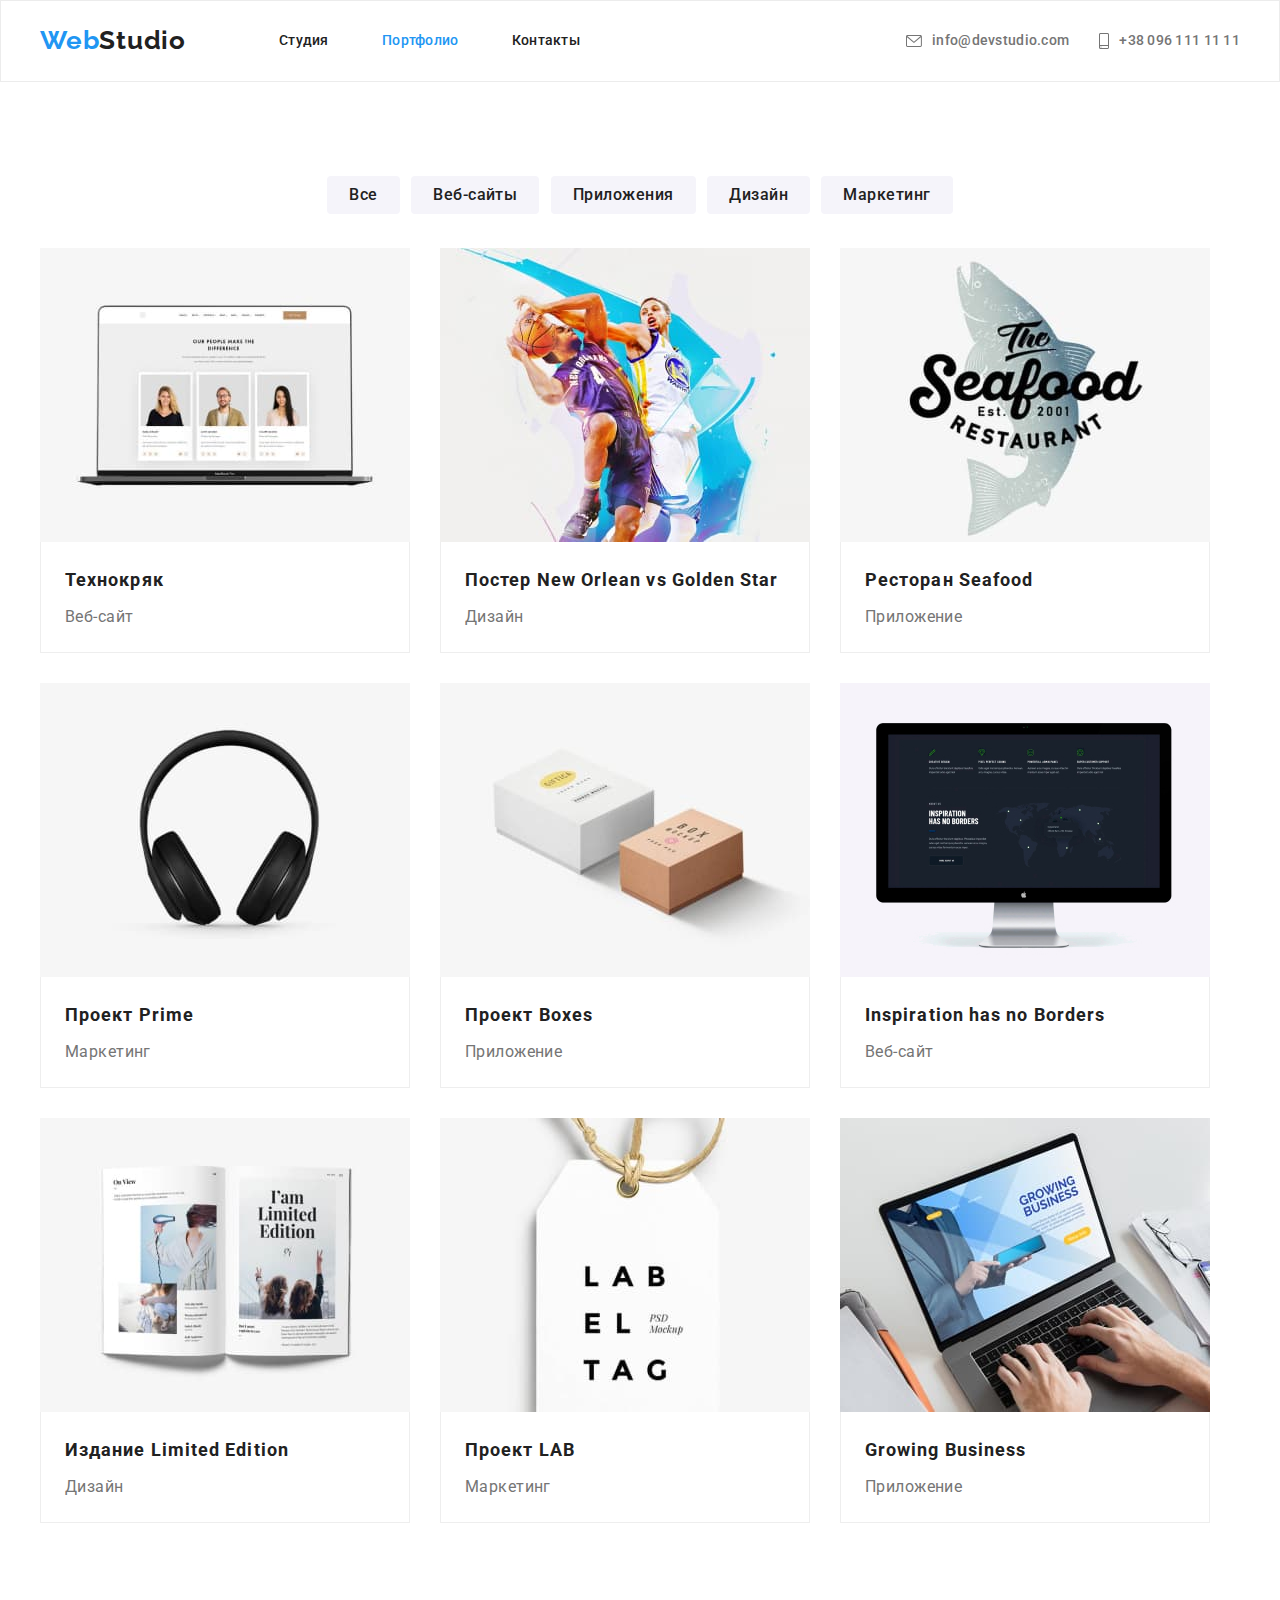
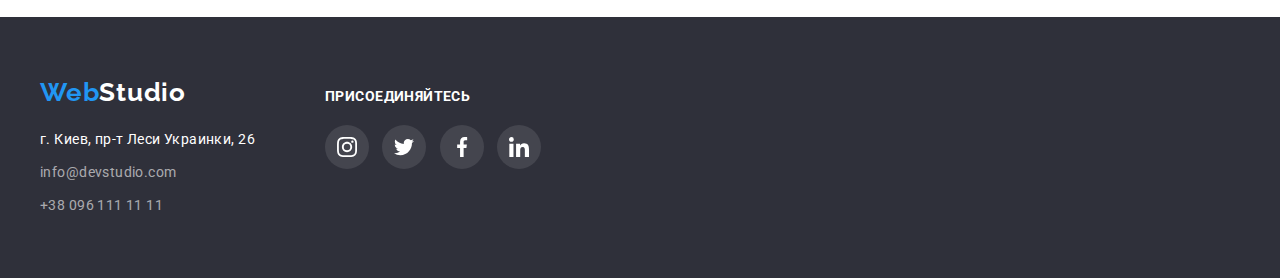
==== commit 2a917956: "repair dz4" ====
--- a/portfolio.html
+++ b/portfolio.html
@@ -27,7 +27,7 @@
             <li class="item">
               <a
                 href="./index.html"
-                class="link current"
+                class="link"
                 target="_blank"
                 rel="noreferrer noopener"
                 >Студия</a
@@ -36,7 +36,7 @@
             <li class="item">
               <a
                 href="./portfolio.html"
-                class="link"
+                class="link current"
                 target="_blank"
                 rel="noreferrer noopener"
                 >Портфолио</a
@@ -99,7 +99,7 @@
           <!-- Проекты -->
           <ul class="project-list list">
             <li class="item">
-              <a href="#"
+              <a href="#" class="project-link"
                 ><img src="./images/portfolio1.jpg" alt="Фото Технокряк" />
                 <div class="project-title">
                   <h2 class="project-name">Технокряк</h2>
@@ -108,7 +108,7 @@
               </a>
             </li>
             <li class="item">
-              <a href="#"
+              <a href="#" class="project-link"
                 ><img
                   src="./images/portfolio2.jpg"
                   alt="Фото Постер New Orlean vs Golden Star"
@@ -120,7 +120,7 @@
               </a>
             </li>
             <li class="item">
-              <a href="#"
+              <a href="#" class="project-link"
                 ><img
                   src="./images/portfolio3.jpg"
                   alt="Фото Ресторан Seafood"
@@ -132,7 +132,7 @@
               </a>
             </li>
             <li class="item">
-              <a href="#"
+              <a href="#" class="project-link"
                 ><img src="./images/portfolio4.jpg" alt="Фото Проект Prime" />
                 <div class="project-title">
                   <h2 class="project-name">Проект Prime</h2>
@@ -141,7 +141,7 @@
               </a>
             </li>
             <li class="item">
-              <a href="#"
+              <a href="#" class="project-link"
                 ><img src="./images/portfolio5.jpg" alt="Фото Проект Boxes" />
                 <div class="project-title">
                   <h2 class="project-name">Проект Boxes</h2>
@@ -150,7 +150,7 @@
               </a>
             </li>
             <li class="item">
-              <a href="#"
+              <a href="#" class="project-link"
                 ><img
                   src="./images/portfolio6.jpg"
                   alt="Фото Inspiration has no Borders"
@@ -162,7 +162,7 @@
               </a>
             </li>
             <li class="item">
-              <a href="#"
+              <a href="#" class="project-link"
                 ><img
                   src="./images/portfolio7.jpg"
                   alt="Фото Издание Limited Edition"
@@ -174,7 +174,7 @@
               </a>
             </li>
             <li class="item">
-              <a href="#"
+              <a href="#" class="project-link"
                 ><img src="./images/portfolio8.jpg" alt="Фото Проект LAB" />
                 <div class="project-title">
                   <h2 class="project-name">Проект LAB</h2>
@@ -183,7 +183,7 @@
               </a>
             </li>
             <li class="item">
-              <a href="#"
+              <a href="#" class="project-link"
                 ><img
                   src="./images/portfolio9.jpg"
                   alt="Фото Growing Business"
--- a/css/style.css
+++ b/css/style.css
@@ -9,6 +9,7 @@
   --contacts-list-color: rgba(255, 255, 255, 0.6);
   --border-header-color: #ececec;
   --icon-color: #afb1b8;
+  --solid-border-color: #eeeeee;
 }
 .full-document {
   color: var(--title-text-color);
@@ -122,12 +123,7 @@
 }
 .icon-nav {
   margin-right: 10px;
-  display: flex;
-  align-items: center;
-  justify-content: center;
   fill: currentColor;
-  cursor: pointer;
-  padding: 0;
 }
 .auth-nav .mailto {
   width: 16px;
@@ -146,14 +142,14 @@
   align-items: center;
 }
 .overlay {
-  width: 100%;
   margin-left: auto;
   margin-right: auto;
+  max-width: 1600px;
   background: var(--black-bgc);
   background-image: linear-gradient(
       to right,
-      rgba(47, 48, 58, 0.8),
-      rgba(47, 48, 58, 0.8)
+      rgba(47, 48, 58, 0.4),
+      rgba(47, 48, 58, 0.4)
     ),
     url(../images/Hero.jpg);
   background-repeat: no-repeat;
@@ -192,9 +188,6 @@
   display: flex;
   justify-content: center;
 }
-.feature-list .item {
-  width: 270px;
-}
 .feature-list .item:not(:last-child) {
   margin-right: 30px;
 }
@@ -210,15 +203,22 @@
   font-weight: 400;
   margin: 0 auto;
 }
+.feature-list .item {
+  width: 270px;
+}
 .icon-style {
+  width: 270px;
+  height: 120px;
   margin-bottom: 30px;
   display: flex;
-  background: #f5f4fa;
+  background: var(--secondary-white-color);
   border-radius: 4px;
   justify-content: center;
+  align-items: center;
 }
 .icon-feature {
   width: 70px;
+  height: 70px;
 }
 /* Sample */
 .section-sample {
@@ -294,19 +294,19 @@
   background-color: var(--primary-white-color);
 }
 .description-worker .soc-list {
-  margin-bottom: 30px;
-  display: flex;
-  justify-content: center;
-}
-.description-worker .soc-icon {
-  background: var(--primary-white-color);
-}
-.description-worker .icon {
-  --color5: var(--icon-color);
-}
-.description-worker .icon:hover,
-.description-worker .icon:focus {
-  --color5: var(--primary-white-color);
+  display: flex;
+  justify-content: center;
+}
+.icon {
+  width: 20px;
+  height: 20px;
+  fill: currentColor;
+  color: var(--icon-color);
+}
+.soc-icon:hover,
+.soc-icon:focus {
+  --color5: var(--white-button-color);
+  background-color: var(--accent-button-color);
 }
 /* Клиенты */
 .clients {
@@ -331,7 +331,6 @@
 .clients-item:not(:last-child) {
   margin-right: 30px;
 }
-
 .clients-link {
   width: 170px;
   height: 90px;
@@ -344,15 +343,13 @@
   cursor: pointer;
 }
 .clients-icon {
-  fill: var(--icon-color);
-  --color3: var(--icon-color);
+  fill: currentColor;
 }
 .clients-icon:hover,
 .clients-icon:focus,
 .clients-link:hover,
 .clients-link:focus {
   --color4: var(--accent-button-color);
-  --color3: var(--accent-button-color);
   border-color: var(--accent-button-color);
 }
 /* Футер */
@@ -425,20 +422,12 @@
   border-radius: 50%;
   cursor: pointer;
   text-decoration: none;
+}
+.sign .icon {
   color: var(--primary-white-color);
 }
-.icon {
-  width: 20px;
-  height: 20px;
-  --color5: var(--primary-white-color);
-}
-
 .soc-list li:not(:last-child) {
   margin-right: 10px;
-}
-.soc-icon:hover,
-.soc-icon:focus {
-  background-color: var(--accent-button-color);
 }
 /*project Portfolio*/
 .section-filters {
@@ -465,8 +454,12 @@
   border: none;
   letter-spacing: 0.03em;
   border-radius: 4px;
-  padding: 6px 22px;
-  text-align: center;
+  padding-top: 6px;
+  padding-right: 22px;
+  padding-bottom: 6px;
+  padding-left: 22px;
+  text-align: center;
+  cursor: pointer;
 }
 .button-filter:hover,
 .button-filter:focus {
@@ -474,32 +467,40 @@
   color: var(--white-button-color);
   box-shadow: 0px 3px 1px rgba(0, 0, 0, 0.1), 0px 1px 2px rgba(0, 0, 0, 0.08),
     0px 2px 2px rgba(0, 0, 0, 0.12);
+  border-radius: 4px;
 }
 .project-list {
   display: flex;
   flex-wrap: wrap;
 }
 .project-list .item {
-  background-color: var(--white-button-color);
-  border: 1px solid #eeeeee;
   /* width: calc((100% - 60px) / 3); */
   margin-right: 30px;
   margin-bottom: 30px;
   width: 370px;
-}
-.project-list .item:hover {
+  background-color: var(--white-button-color);
+}
+.project-list .item:nth-child(3n) {
+  margin-right: 0px;
+}
+.project-list .item:nth-last-child(-n + 3) {
+  margin-bottom: 0px;
+}
+.project-title {
+  padding-top: 20px;
+  padding-left: 24px;
+  padding-right: 24px;
+  padding-bottom: 20px;
+  border-left: 1px solid var(--solid-border-color);
+  border-right: 1px solid var(--solid-border-color);
+  border-bottom: 1px solid var(--solid-border-color);
+}
+.project-title:hover,
+.project-title:focus {
   box-shadow: 0px 1px 1px rgba(0, 0, 0, 0.12), 0px 4px 4px rgba(0, 0, 0, 0.06),
     1px 4px 6px rgba(0, 0, 0, 0.16);
 }
-.project-list .item:nth-child(3n) {
-  margin-right: 0px;
-}
-.project-list .item:nth-last-child(-n + 3) {
-  margin-bottom: 0px;
-}
-.project-title {
-  padding: 20px 24px;
-}
+
 .project-name {
   color: var(--primary-text-color);
   font-size: 18px;
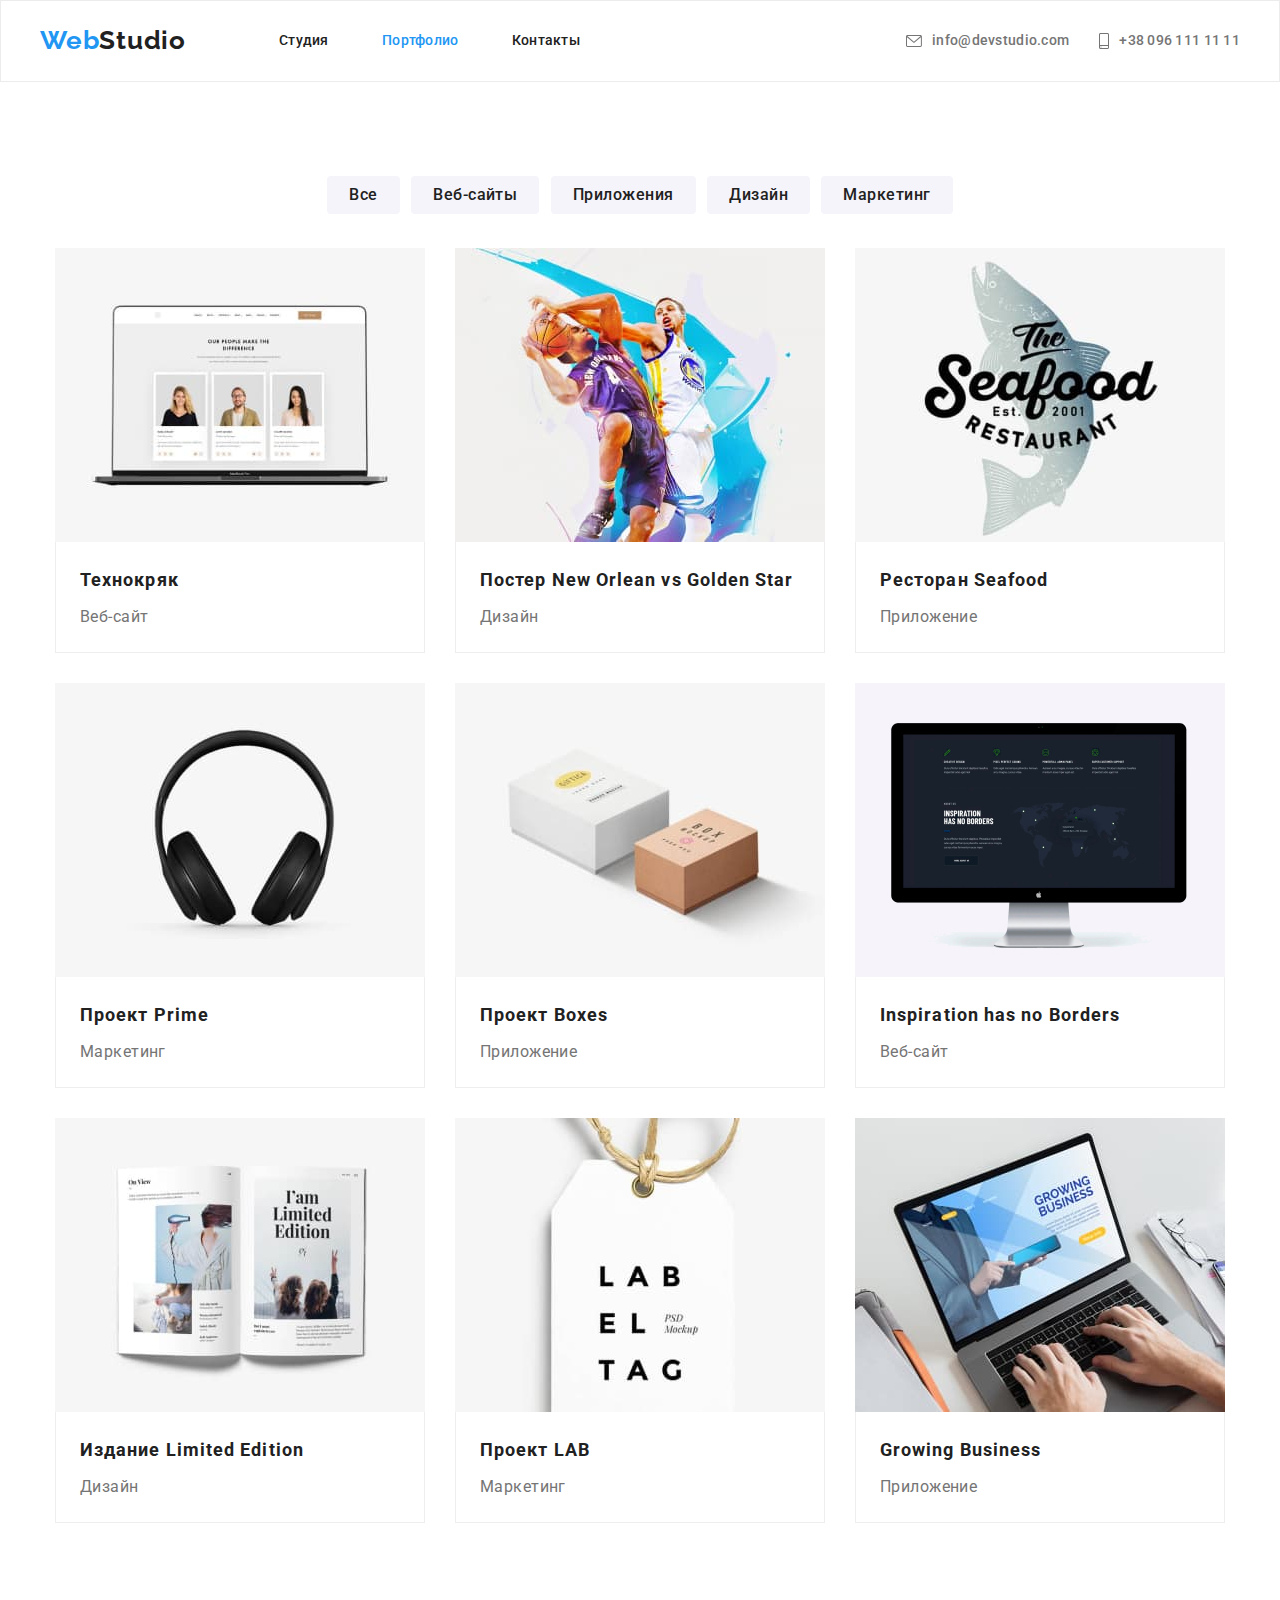
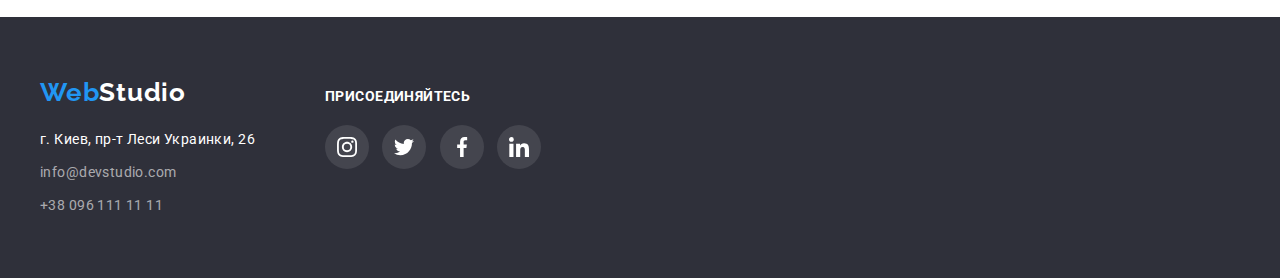
==== commit 8d5f3381: "dz4-shadow+fill" ====
--- a/portfolio.html
+++ b/portfolio.html
@@ -99,8 +99,8 @@
           <!-- Проекты -->
           <ul class="project-list list">
             <li class="item">
-              <a href="#" class="project-link"
-                ><img src="./images/portfolio1.jpg" alt="Фото Технокряк" />
+              <a class="project-link" href="#">
+                <img src="./images/portfolio1.jpg" alt="Фото Технокряк" />
                 <div class="project-title">
                   <h2 class="project-name">Технокряк</h2>
                   <p>Веб-сайт</p>
@@ -108,8 +108,8 @@
               </a>
             </li>
             <li class="item">
-              <a href="#" class="project-link"
-                ><img
+              <a class="project-link" href="#">
+                <img
                   src="./images/portfolio2.jpg"
                   alt="Фото Постер New Orlean vs Golden Star"
                 />
@@ -120,8 +120,8 @@
               </a>
             </li>
             <li class="item">
-              <a href="#" class="project-link"
-                ><img
+              <a class="project-link" href="#">
+                <img
                   src="./images/portfolio3.jpg"
                   alt="Фото Ресторан Seafood"
                 />
@@ -132,8 +132,8 @@
               </a>
             </li>
             <li class="item">
-              <a href="#" class="project-link"
-                ><img src="./images/portfolio4.jpg" alt="Фото Проект Prime" />
+              <a class="project-link" href="#">
+                <img src="./images/portfolio4.jpg" alt="Фото Проект Prime" />
                 <div class="project-title">
                   <h2 class="project-name">Проект Prime</h2>
                   <p>Маркетинг</p>
@@ -141,8 +141,8 @@
               </a>
             </li>
             <li class="item">
-              <a href="#" class="project-link"
-                ><img src="./images/portfolio5.jpg" alt="Фото Проект Boxes" />
+              <a class="project-link" href="#">
+                <img src="./images/portfolio5.jpg" alt="Фото Проект Boxes" />
                 <div class="project-title">
                   <h2 class="project-name">Проект Boxes</h2>
                   <p>Приложение</p>
@@ -150,8 +150,8 @@
               </a>
             </li>
             <li class="item">
-              <a href="#" class="project-link"
-                ><img
+              <a class="project-link" href="#">
+                <img
                   src="./images/portfolio6.jpg"
                   alt="Фото Inspiration has no Borders"
                 />
@@ -162,8 +162,8 @@
               </a>
             </li>
             <li class="item">
-              <a href="#" class="project-link"
-                ><img
+              <a class="project-link" href="#">
+                <img
                   src="./images/portfolio7.jpg"
                   alt="Фото Издание Limited Edition"
                 />
@@ -174,8 +174,8 @@
               </a>
             </li>
             <li class="item">
-              <a href="#" class="project-link"
-                ><img src="./images/portfolio8.jpg" alt="Фото Проект LAB" />
+              <a class="project-link" href="#">
+                <img src="./images/portfolio8.jpg" alt="Фото Проект LAB" />
                 <div class="project-title">
                   <h2 class="project-name">Проект LAB</h2>
                   <p>Маркетинг</p>
@@ -183,8 +183,8 @@
               </a>
             </li>
             <li class="item">
-              <a href="#" class="project-link"
-                ><img
+              <a class="project-link" href="#">
+                <img
                   src="./images/portfolio9.jpg"
                   alt="Фото Growing Business"
                 />
--- a/css/style.css
+++ b/css/style.css
@@ -301,11 +301,11 @@
   width: 20px;
   height: 20px;
   fill: currentColor;
-  color: var(--icon-color);
+  /* color: var(--icon-color); */
 }
 .soc-icon:hover,
 .soc-icon:focus {
-  --color5: var(--white-button-color);
+  color: var(--white-button-color);
   background-color: var(--accent-button-color);
 }
 /* Клиенты */
@@ -349,7 +349,7 @@
 .clients-icon:focus,
 .clients-link:hover,
 .clients-link:focus {
-  --color4: var(--accent-button-color);
+  color: var(--accent-button-color);
   border-color: var(--accent-button-color);
 }
 /* Футер */
@@ -422,9 +422,10 @@
   border-radius: 50%;
   cursor: pointer;
   text-decoration: none;
+  color: var(--icon-color);
 }
 .sign .icon {
-  color: var(--primary-white-color);
+  fill: var(--primary-white-color);
 }
 .soc-list li:not(:last-child) {
   margin-right: 10px;
@@ -472,6 +473,7 @@
 .project-list {
   display: flex;
   flex-wrap: wrap;
+  justify-content: center;
 }
 .project-list .item {
   /* width: calc((100% - 60px) / 3); */
@@ -495,12 +497,14 @@
   border-right: 1px solid var(--solid-border-color);
   border-bottom: 1px solid var(--solid-border-color);
 }
-.project-title:hover,
-.project-title:focus {
+.project-link {
+  display: block;
+}
+.project-link:hover,
+.project-link:focus {
   box-shadow: 0px 1px 1px rgba(0, 0, 0, 0.12), 0px 4px 4px rgba(0, 0, 0, 0.06),
     1px 4px 6px rgba(0, 0, 0, 0.16);
 }
-
 .project-name {
   color: var(--primary-text-color);
   font-size: 18px;
